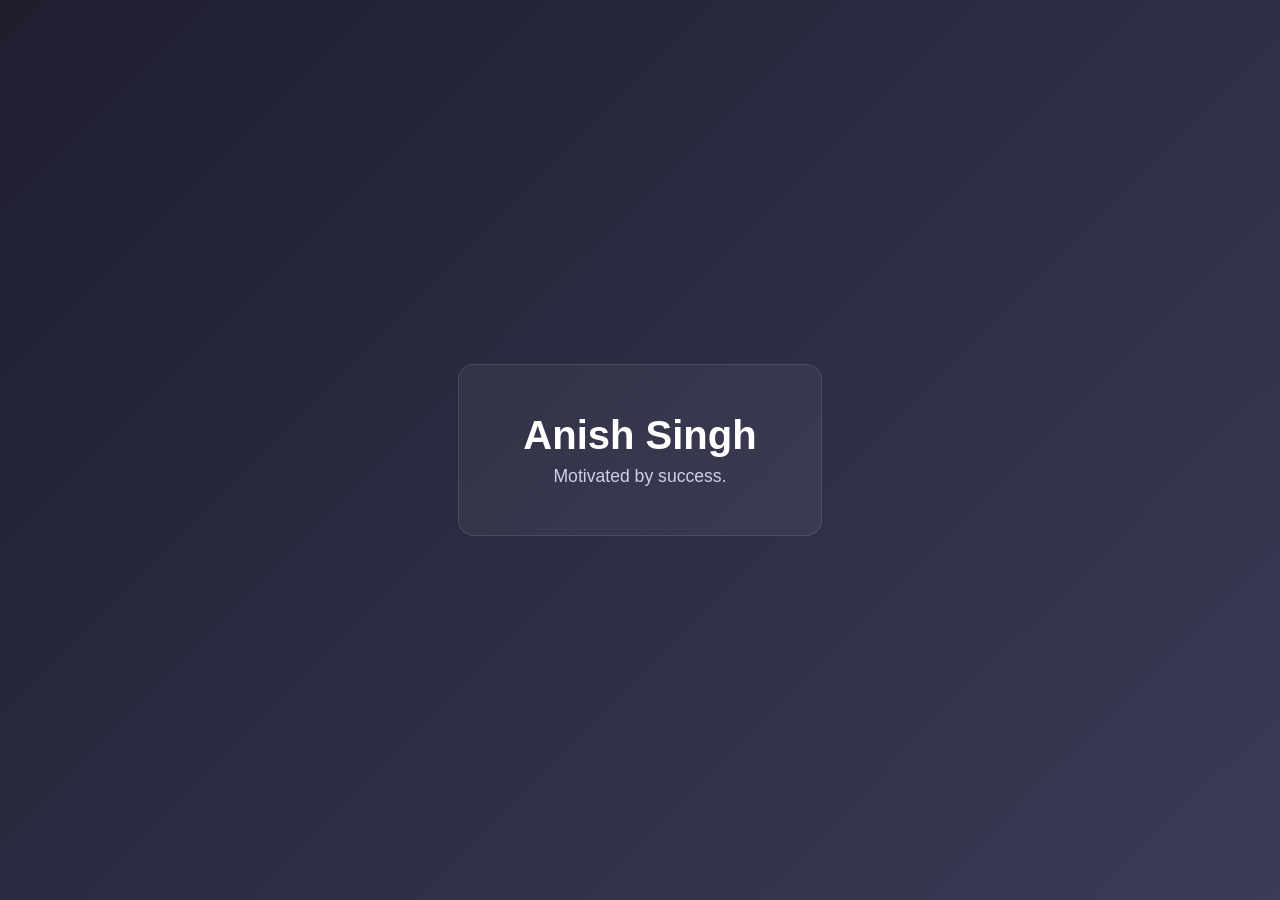
==== index.html @ cafcf06c "Add first version of my bio page" ====
<!DOCTYPE html>
<html lang="en">
<head>
  <meta charset="UTF-8">
  <title>Anish Singh</title>
  <style>
    body {
      margin: 0;
      min-height: 100vh;
      display: flex;
      align-items: center;
      justify-content: center;
      background: linear-gradient(135deg, #1e1e2f, #3b3b58);
      font-family: -apple-system, BlinkMacSystemFont, "Segoe UI", Arial, sans-serif;
      color: white;
    }
    .card {
      text-align: center;
      padding: 3rem 4rem;
      background: rgba(255, 255, 255, 0.05);
      border-radius: 16px;
      border: 1px solid rgba(255, 255, 255, 0.1);
    }
    h1 {
      font-size: 2.5rem;
      margin: 0 0 0.5rem 0;
    }
    p {
      font-size: 1.1rem;
      color: #cfcfe6;
      margin: 0;
    }
  </style>
</head>
<body>
  <div class="card">
    <h1>Anish Singh</h1>
    <p>Motivated by success.</p>
  </div>
</body>
</html>
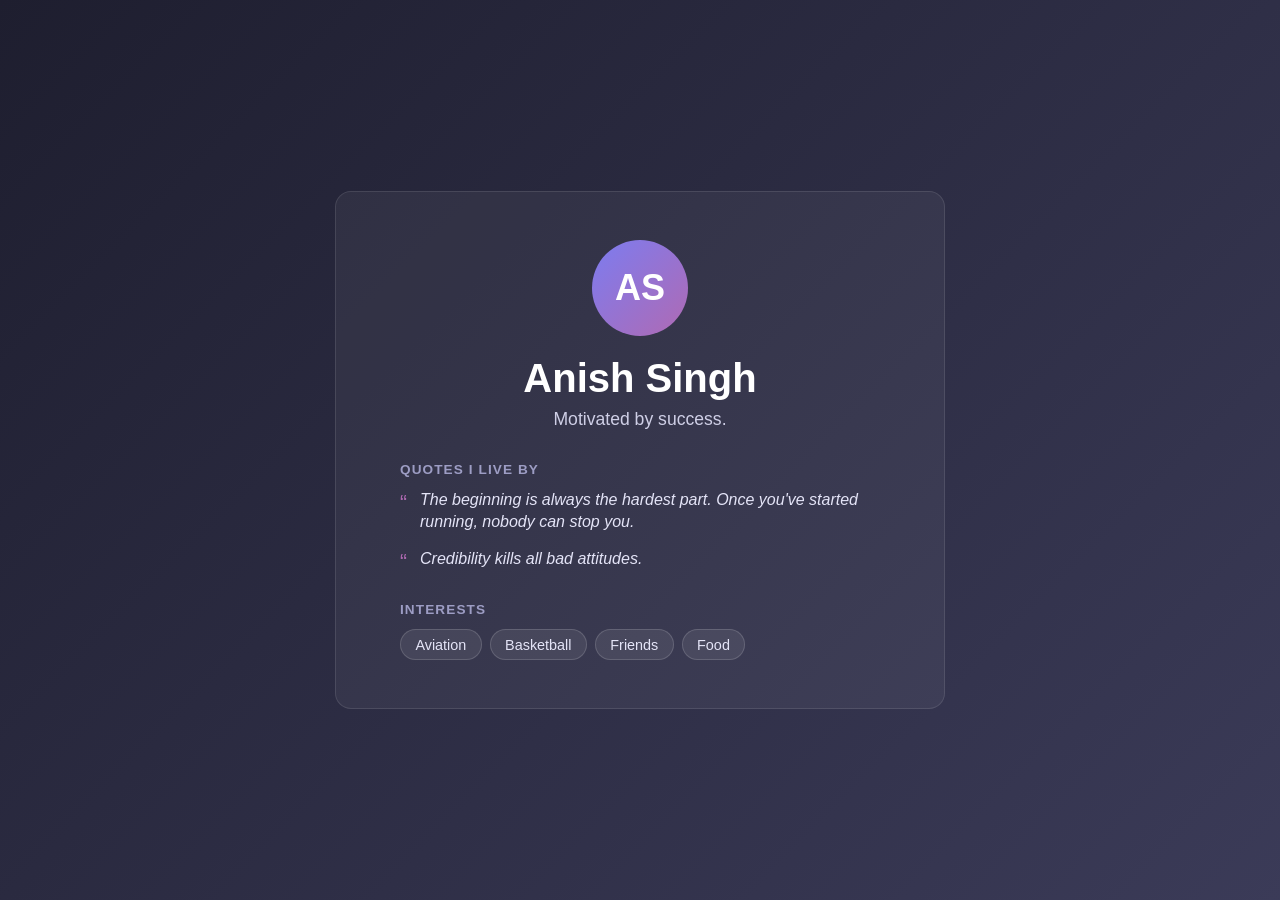
==== commit 06060a16: "Add avatar, quotes, and interests" ====
--- a/index.html
+++ b/index.html
@@ -13,6 +13,8 @@
       background: linear-gradient(135deg, #1e1e2f, #3b3b58);
       font-family: -apple-system, BlinkMacSystemFont, "Segoe UI", Arial, sans-serif;
       color: white;
+      padding: 2rem 1rem;
+      box-sizing: border-box;
     }
     .card {
       text-align: center;
@@ -20,22 +22,94 @@
       background: rgba(255, 255, 255, 0.05);
       border-radius: 16px;
       border: 1px solid rgba(255, 255, 255, 0.1);
+      max-width: 480px;
+    }
+    .avatar {
+      width: 96px;
+      height: 96px;
+      margin: 0 auto 1.25rem auto;
+      border-radius: 50%;
+      background: linear-gradient(135deg, #7c7cf0, #b06ab3);
+      display: flex;
+      align-items: center;
+      justify-content: center;
+      font-size: 2.25rem;
+      font-weight: 600;
     }
     h1 {
       font-size: 2.5rem;
       margin: 0 0 0.5rem 0;
     }
-    p {
+    .tagline {
       font-size: 1.1rem;
       color: #cfcfe6;
-      margin: 0;
+      margin: 0 0 2rem 0;
+    }
+    .quotes {
+      text-align: left;
+      margin: 0 0 2rem 0;
+      padding: 0;
+      list-style: none;
+    }
+    .quotes li {
+      position: relative;
+      padding-left: 1.25rem;
+      margin-bottom: 0.9rem;
+      font-style: italic;
+      color: #e4e4f7;
+      line-height: 1.4;
+    }
+    .quotes li::before {
+      content: "\201C";
+      position: absolute;
+      left: 0;
+      top: -0.1rem;
+      color: #b06ab3;
+      font-size: 1.3rem;
+      font-style: normal;
+    }
+    h2 {
+      font-size: 0.85rem;
+      letter-spacing: 0.08em;
+      text-transform: uppercase;
+      color: #9d9dc4;
+      margin: 0 0 0.75rem 0;
+      text-align: left;
+    }
+    .interests {
+      display: flex;
+      flex-wrap: wrap;
+      gap: 0.5rem;
+    }
+    .interests span {
+      background: rgba(255, 255, 255, 0.08);
+      border: 1px solid rgba(255, 255, 255, 0.15);
+      border-radius: 999px;
+      padding: 0.4rem 0.9rem;
+      font-size: 0.9rem;
+      color: #e4e4f7;
     }
   </style>
 </head>
 <body>
   <div class="card">
+    <div class="avatar">AS</div>
     <h1>Anish Singh</h1>
-    <p>Motivated by success.</p>
+    <p class="tagline">Motivated by success.</p>
+
+    <h2>Quotes I live by</h2>
+    <ul class="quotes">
+      <li>The beginning is always the hardest part. Once you've started running, nobody can stop you.</li>
+      <li>Credibility kills all bad attitudes.</li>
+    </ul>
+
+    <h2>Interests</h2>
+    <div class="interests">
+      <span>Aviation</span>
+      <span>Basketball</span>
+      <span>Friends</span>
+      <span>Food</span>
+    </div>
   </div>
 </body>
 </html>
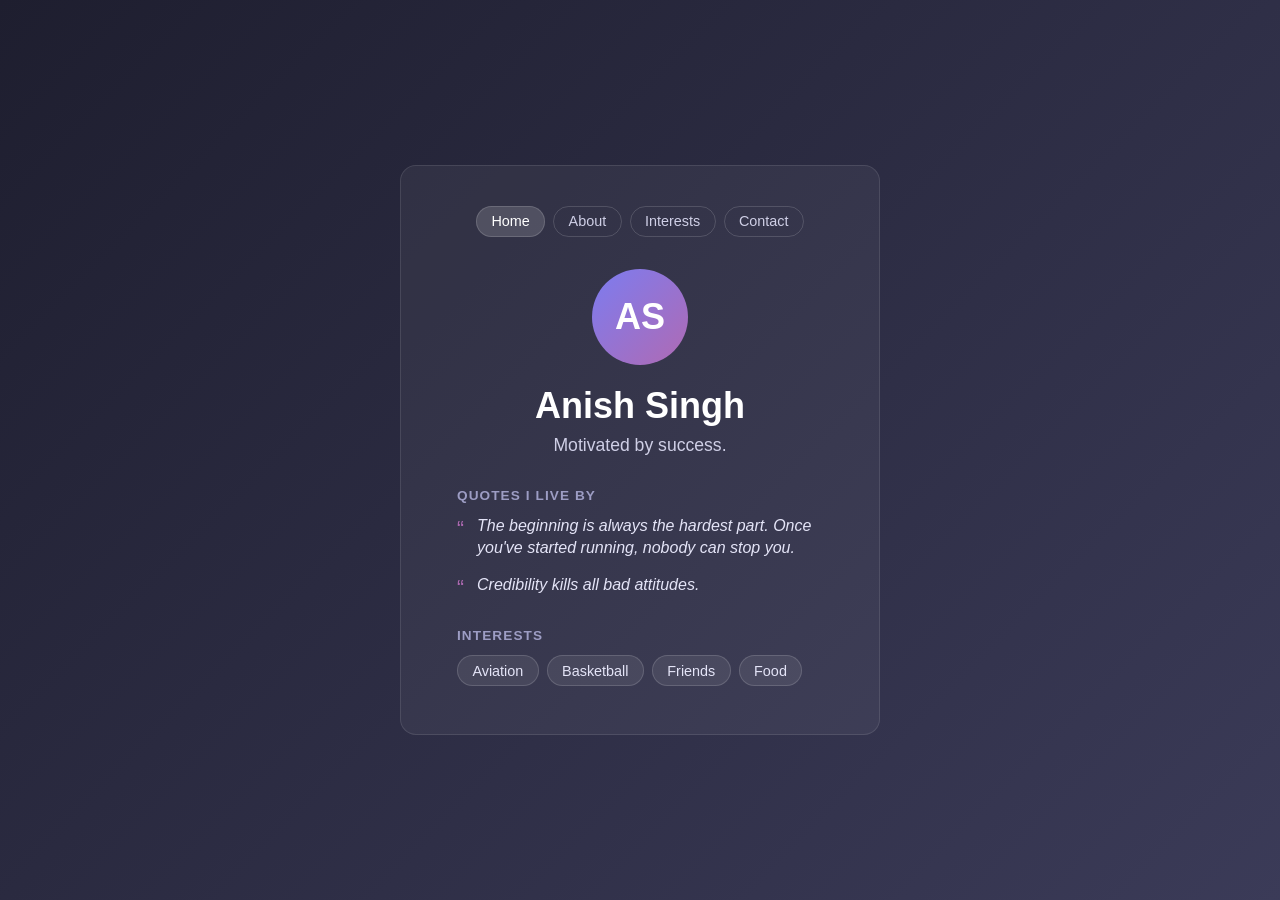
==== commit 2df95fdc: "Add multi-page site: About, Interests, Contact with shared nav and stylesheet" ====
--- a/index.html
+++ b/index.html
@@ -3,96 +3,17 @@
 <head>
   <meta charset="UTF-8">
   <title>Anish Singh</title>
-  <style>
-    body {
-      margin: 0;
-      min-height: 100vh;
-      display: flex;
-      align-items: center;
-      justify-content: center;
-      background: linear-gradient(135deg, #1e1e2f, #3b3b58);
-      font-family: -apple-system, BlinkMacSystemFont, "Segoe UI", Arial, sans-serif;
-      color: white;
-      padding: 2rem 1rem;
-      box-sizing: border-box;
-    }
-    .card {
-      text-align: center;
-      padding: 3rem 4rem;
-      background: rgba(255, 255, 255, 0.05);
-      border-radius: 16px;
-      border: 1px solid rgba(255, 255, 255, 0.1);
-      max-width: 480px;
-    }
-    .avatar {
-      width: 96px;
-      height: 96px;
-      margin: 0 auto 1.25rem auto;
-      border-radius: 50%;
-      background: linear-gradient(135deg, #7c7cf0, #b06ab3);
-      display: flex;
-      align-items: center;
-      justify-content: center;
-      font-size: 2.25rem;
-      font-weight: 600;
-    }
-    h1 {
-      font-size: 2.5rem;
-      margin: 0 0 0.5rem 0;
-    }
-    .tagline {
-      font-size: 1.1rem;
-      color: #cfcfe6;
-      margin: 0 0 2rem 0;
-    }
-    .quotes {
-      text-align: left;
-      margin: 0 0 2rem 0;
-      padding: 0;
-      list-style: none;
-    }
-    .quotes li {
-      position: relative;
-      padding-left: 1.25rem;
-      margin-bottom: 0.9rem;
-      font-style: italic;
-      color: #e4e4f7;
-      line-height: 1.4;
-    }
-    .quotes li::before {
-      content: "\201C";
-      position: absolute;
-      left: 0;
-      top: -0.1rem;
-      color: #b06ab3;
-      font-size: 1.3rem;
-      font-style: normal;
-    }
-    h2 {
-      font-size: 0.85rem;
-      letter-spacing: 0.08em;
-      text-transform: uppercase;
-      color: #9d9dc4;
-      margin: 0 0 0.75rem 0;
-      text-align: left;
-    }
-    .interests {
-      display: flex;
-      flex-wrap: wrap;
-      gap: 0.5rem;
-    }
-    .interests span {
-      background: rgba(255, 255, 255, 0.08);
-      border: 1px solid rgba(255, 255, 255, 0.15);
-      border-radius: 999px;
-      padding: 0.4rem 0.9rem;
-      font-size: 0.9rem;
-      color: #e4e4f7;
-    }
-  </style>
+  <link rel="stylesheet" href="style.css">
 </head>
 <body>
   <div class="card">
+    <nav>
+      <a href="index.html" class="active">Home</a>
+      <a href="about.html">About</a>
+      <a href="interests.html">Interests</a>
+      <a href="contact.html">Contact</a>
+    </nav>
+
     <div class="avatar">AS</div>
     <h1>Anish Singh</h1>
     <p class="tagline">Motivated by success.</p>
--- a/style.css
+++ b/style.css
@@ -0,0 +1,164 @@
+body {
+  margin: 0;
+  min-height: 100vh;
+  display: flex;
+  align-items: center;
+  justify-content: center;
+  background: linear-gradient(135deg, #1e1e2f, #3b3b58);
+  font-family: -apple-system, BlinkMacSystemFont, "Segoe UI", Arial, sans-serif;
+  color: white;
+  padding: 2rem 1rem;
+  box-sizing: border-box;
+}
+
+.card {
+  text-align: center;
+  padding: 2.5rem 3.5rem 3rem 3.5rem;
+  background: rgba(255, 255, 255, 0.05);
+  border-radius: 16px;
+  border: 1px solid rgba(255, 255, 255, 0.1);
+  max-width: 480px;
+  width: 100%;
+  box-sizing: border-box;
+}
+
+nav {
+  display: flex;
+  justify-content: center;
+  gap: 0.5rem;
+  margin-bottom: 2rem;
+  flex-wrap: wrap;
+}
+
+nav a {
+  color: #cfcfe6;
+  text-decoration: none;
+  font-size: 0.9rem;
+  padding: 0.4rem 0.9rem;
+  border-radius: 999px;
+  border: 1px solid rgba(255, 255, 255, 0.15);
+  transition: background 0.15s ease;
+}
+
+nav a:hover {
+  background: rgba(255, 255, 255, 0.08);
+}
+
+nav a.active {
+  background: rgba(255, 255, 255, 0.15);
+  color: white;
+}
+
+.avatar {
+  width: 96px;
+  height: 96px;
+  margin: 0 auto 1.25rem auto;
+  border-radius: 50%;
+  background: linear-gradient(135deg, #7c7cf0, #b06ab3);
+  display: flex;
+  align-items: center;
+  justify-content: center;
+  font-size: 2.25rem;
+  font-weight: 600;
+}
+
+h1 {
+  font-size: 2.25rem;
+  margin: 0 0 0.5rem 0;
+}
+
+.tagline {
+  font-size: 1.1rem;
+  color: #cfcfe6;
+  margin: 0 0 2rem 0;
+}
+
+.body-text {
+  text-align: left;
+  color: #e4e4f7;
+  line-height: 1.6;
+  margin: 0 0 1.5rem 0;
+}
+
+.quotes {
+  text-align: left;
+  margin: 0 0 2rem 0;
+  padding: 0;
+  list-style: none;
+}
+
+.quotes li {
+  position: relative;
+  padding-left: 1.25rem;
+  margin-bottom: 0.9rem;
+  font-style: italic;
+  color: #e4e4f7;
+  line-height: 1.4;
+}
+
+.quotes li::before {
+  content: "\201C";
+  position: absolute;
+  left: 0;
+  top: -0.1rem;
+  color: #b06ab3;
+  font-size: 1.3rem;
+  font-style: normal;
+}
+
+h2 {
+  font-size: 0.85rem;
+  letter-spacing: 0.08em;
+  text-transform: uppercase;
+  color: #9d9dc4;
+  margin: 1.5rem 0 0.75rem 0;
+  text-align: left;
+}
+
+h2:first-of-type {
+  margin-top: 0;
+}
+
+.interests {
+  display: flex;
+  flex-wrap: wrap;
+  gap: 0.5rem;
+}
+
+.interests span {
+  background: rgba(255, 255, 255, 0.08);
+  border: 1px solid rgba(255, 255, 255, 0.15);
+  border-radius: 999px;
+  padding: 0.4rem 0.9rem;
+  font-size: 0.9rem;
+  color: #e4e4f7;
+}
+
+.interest-block {
+  text-align: left;
+  margin-bottom: 1.5rem;
+}
+
+.interest-block h3 {
+  margin: 0 0 0.3rem 0;
+  font-size: 1.05rem;
+  color: white;
+}
+
+.interest-block p {
+  margin: 0;
+  color: #cfcfe6;
+  line-height: 1.5;
+  font-size: 0.95rem;
+}
+
+.contact-email {
+  display: inline-block;
+  margin-top: 0.5rem;
+  padding: 0.6rem 1.2rem;
+  background: rgba(255, 255, 255, 0.08);
+  border: 1px solid rgba(255, 255, 255, 0.15);
+  border-radius: 8px;
+  color: #e4e4f7;
+  font-family: monospace;
+}
